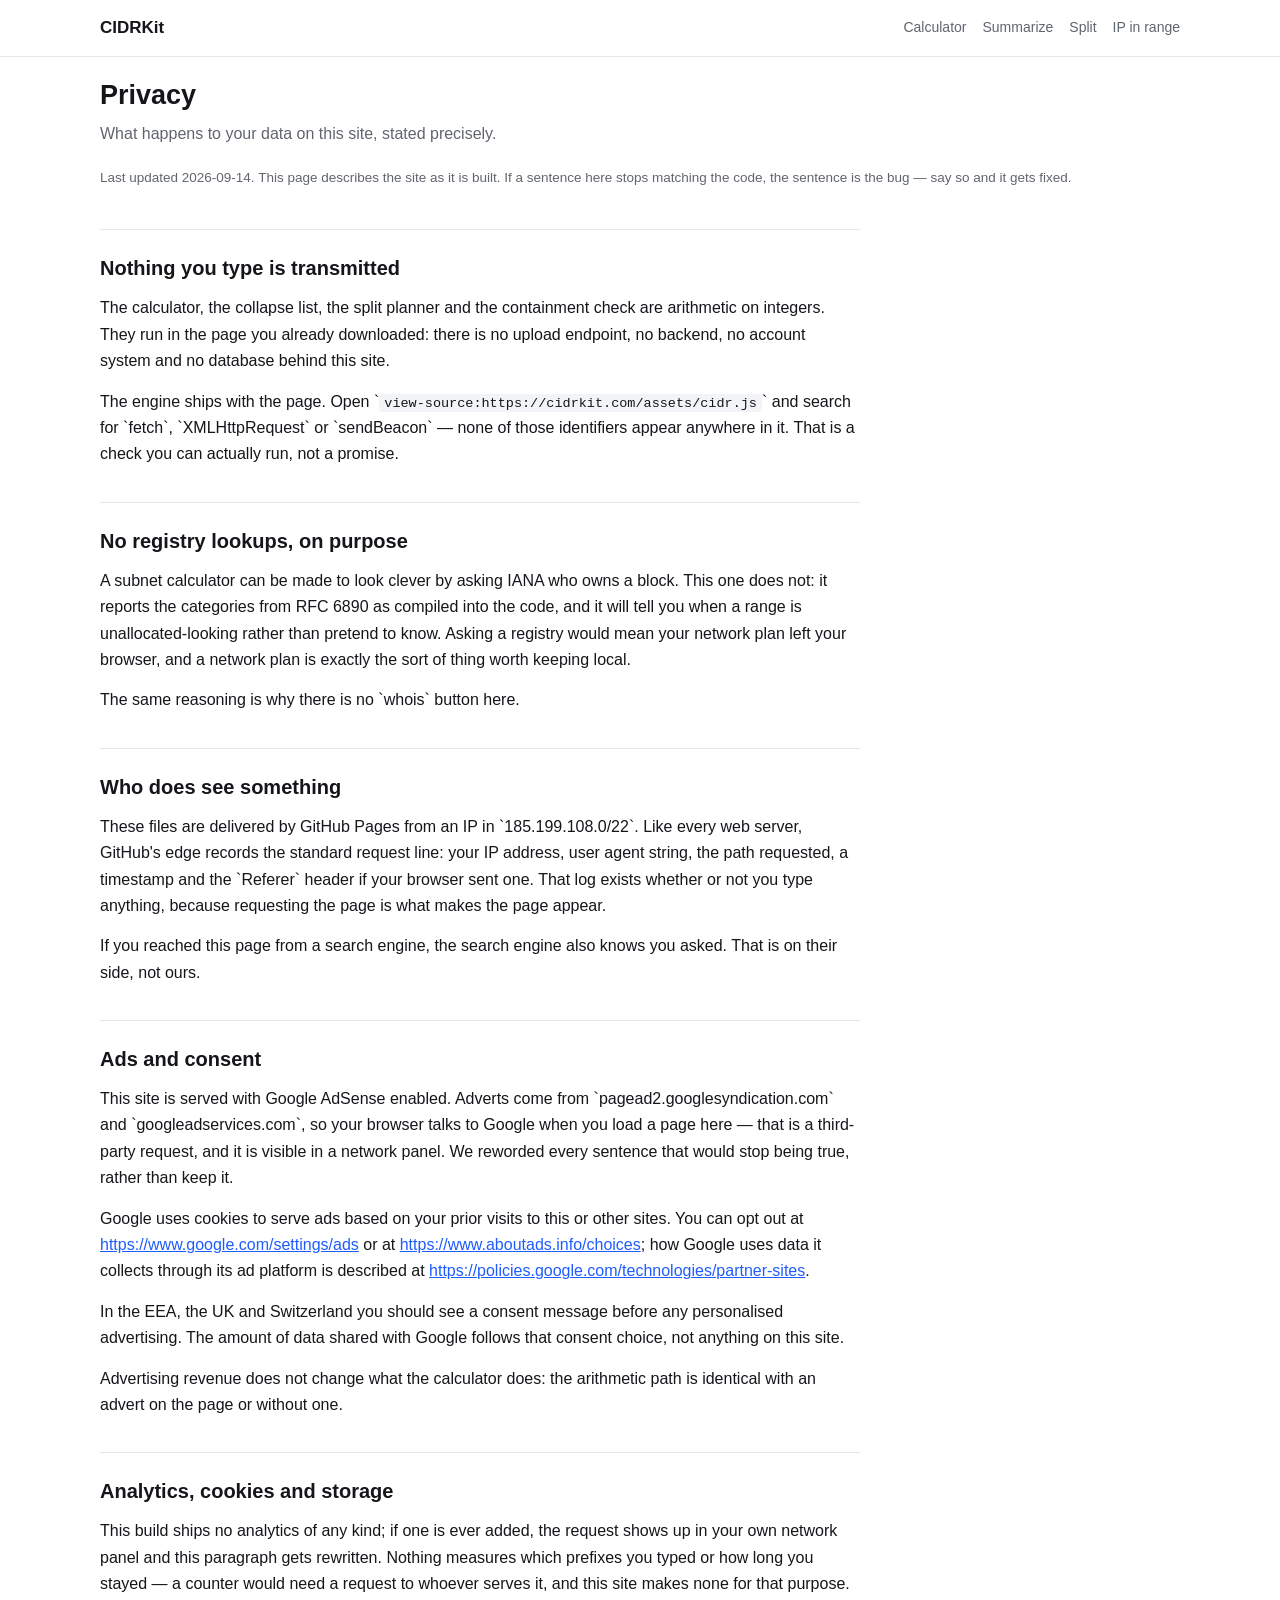
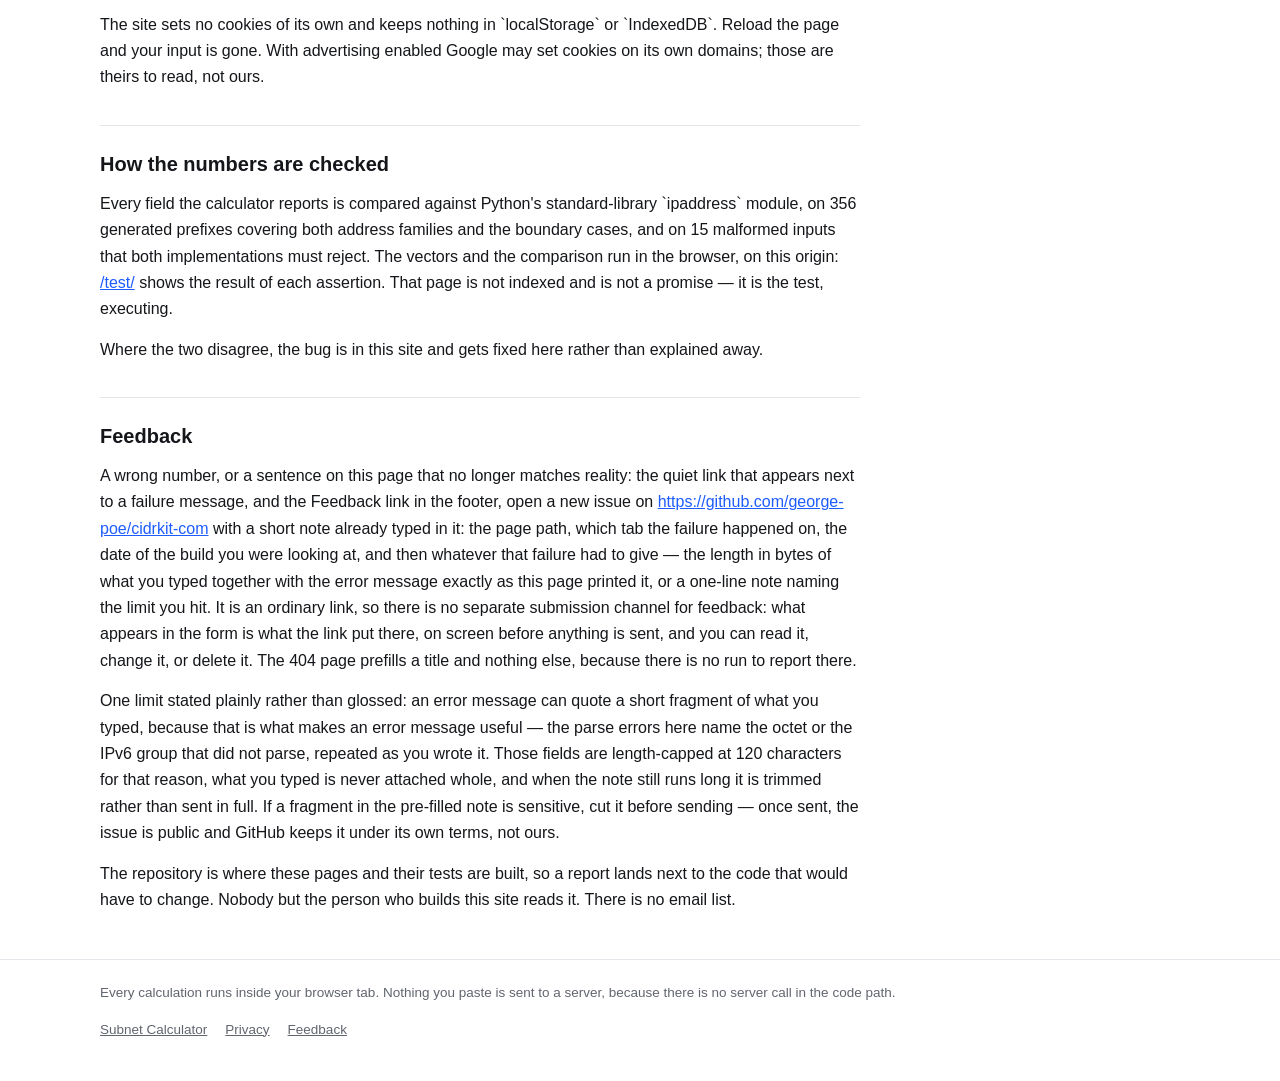
==== privacy/index.html @ 2382fea6 "Publish (built by Cola; see check_all.py)" ====
<!doctype html>
<html lang="en">
<head>
<meta charset="utf-8">
<meta name="viewport" content="width=device-width, initial-scale=1">
<title>Privacy — CIDRKit</title>
<meta name="description" content="What happens to your data on this site, stated precisely.">
<meta property="og:type" content="website">
<meta property="og:site_name" content="CIDRKit">
<meta property="og:title" content="Privacy — CIDRKit">
<meta property="og:description" content="What happens to your data on this site, stated precisely.">
<meta property="og:url" content="https://cidrkit.com/privacy/">
<meta name="twitter:card" content="summary">
<link rel="icon" href="data:image/svg+xml,%3Csvg xmlns='http://www.w3.org/2000/svg' viewBox='0 0 32 32'%3E%3Crect width='32' height='32' rx='7' fill='%230f7a5a'/%3E%3Cg fill='none' stroke='%23fff' stroke-width='2.4'%3E%3Cpath d='M16 7v18M8 12h16M8 20h16'/%3E%3C/g%3E%3C/svg%3E">
  <meta name="robots" content="noindex,follow">
<link rel="canonical" href="https://cidrkit.com/privacy/">
<link rel="stylesheet" href="/assets/style.css">
<script type="application/ld+json">{"@context":"https://schema.org","@type":"PrivacyPolicy","name":"Privacy","url":"https://cidrkit.com/privacy/","dateModified":"2026-09-14"}</script>
</head>
<body>
<header class="site">
  <div class="wrap">
    <a class="brand" href="/">CIDRKit</a>
    <nav>
      <a href="/subnet-calculator/#calc">Calculator</a>
      <a href="/subnet-calculator/#summarize">Summarize</a>
      <a href="/subnet-calculator/#split">Split</a>
      <a href="/subnet-calculator/#find">IP in range</a>
    </nav>
  </div>
</header>
<main class="wrap">
  <h1>Privacy</h1>
  <p class="lede">What happens to your data on this site, stated precisely.</p>
  <p class="note">Last updated 2026-09-14. This page describes the site as it is built. If a sentence here stops matching the code, the sentence is the bug — say so and it gets fixed.</p>
  <div class="prose">
  <h2 id="nothing-you-type-is-transmitted">Nothing you type is transmitted</h2>
      <p>The calculator, the collapse list, the split planner and the containment check are arithmetic on integers. They run in the page you already downloaded: there is no upload endpoint, no backend, no account system and no database behind this site.</p>
      <p>The engine ships with the page. Open `<code>view-source:https://cidrkit.com/assets/cidr.js</code>` and search for `fetch`, `XMLHttpRequest` or `sendBeacon` — none of those identifiers appear anywhere in it. That is a check you can actually run, not a promise.</p>
  <h2 id="no-registry-lookups-on-purpose">No registry lookups, on purpose</h2>
      <p>A subnet calculator can be made to look clever by asking IANA who owns a block. This one does not: it reports the categories from RFC 6890 as compiled into the code, and it will tell you when a range is unallocated-looking rather than pretend to know. Asking a registry would mean your network plan left your browser, and a network plan is exactly the sort of thing worth keeping local.</p>
      <p>The same reasoning is why there is no `whois` button here.</p>
  <h2 id="who-does-see-something">Who does see something</h2>
      <p>These files are delivered by GitHub Pages from an IP in `185.199.108.0/22`. Like every web server, GitHub's edge records the standard request line: your IP address, user agent string, the path requested, a timestamp and the `Referer` header if your browser sent one. That log exists whether or not you type anything, because requesting the page is what makes the page appear.</p>
      <p>If you reached this page from a search engine, the search engine also knows you asked. That is on their side, not ours.</p>
  <h2 id="ads-and-consent">Ads and consent</h2>
      <p>This site is served with Google AdSense enabled. Adverts come from `pagead2.googlesyndication.com` and `googleadservices.com`, so your browser talks to Google when you load a page here — that is a third-party request, and it is visible in a network panel. We reworded every sentence that would stop being true, rather than keep it.</p>
      <p>Google uses cookies to serve ads based on your prior visits to this or other sites. You can opt out at <a href="https://www.google.com/settings/ads">https://www.google.com/settings/ads</a> or at <a href="https://www.aboutads.info/choices">https://www.aboutads.info/choices</a>; how Google uses data it collects through its ad platform is described at <a href="https://policies.google.com/technologies/partner-sites">https://policies.google.com/technologies/partner-sites</a>.</p>
      <p>In the EEA, the UK and Switzerland you should see a consent message before any personalised advertising. The amount of data shared with Google follows that consent choice, not anything on this site.</p>
      <p>Advertising revenue does not change what the calculator does: the arithmetic path is identical with an advert on the page or without one.</p>
  <h2 id="analytics-cookies-and-storage">Analytics, cookies and storage</h2>
      <p>This build ships no analytics of any kind; if one is ever added, the request shows up in your own network panel and this paragraph gets rewritten. Nothing measures which prefixes you typed or how long you stayed — a counter would need a request to whoever serves it, and this site makes none for that purpose.</p>
      <p>The site sets no cookies of its own and keeps nothing in `localStorage` or `IndexedDB`. Reload the page and your input is gone. With advertising enabled Google may set cookies on its own domains; those are theirs to read, not ours.</p>
  <h2 id="how-the-numbers-are-checked">How the numbers are checked</h2>
      <p>Every field the calculator reports is compared against Python's standard-library `ipaddress` module, on 356 generated prefixes covering both address families and the boundary cases, and on 15 malformed inputs that both implementations must reject. The vectors and the comparison run in the browser, on this origin: <a href="/test/">/test/</a> shows the result of each assertion. That page is not indexed and is not a promise — it is the test, executing.</p>
      <p>Where the two disagree, the bug is in this site and gets fixed here rather than explained away.</p>
  <h2 id="feedback">Feedback</h2>
      <p>A wrong number, or a sentence on this page that no longer matches reality: the quiet link that appears next to a failure message, and the Feedback link in the footer, open a new issue on <a href="https://github.com/george-poe/cidrkit-com">https://github.com/george-poe/cidrkit-com</a> with a short note already typed in it: the page path, which tab the failure happened on, the date of the build you were looking at, and then whatever that failure had to give — the length in bytes of what you typed together with the error message exactly as this page printed it, or a one-line note naming the limit you hit. It is an ordinary link, so there is no separate submission channel for feedback: what appears in the form is what the link put there, on screen before anything is sent, and you can read it, change it, or delete it. The 404 page prefills a title and nothing else, because there is no run to report there.</p>
      <p>One limit stated plainly rather than glossed: an error message can quote a short fragment of what you typed, because that is what makes an error message useful — the parse errors here name the octet or the IPv6 group that did not parse, repeated as you wrote it. Those fields are length-capped at 120 characters for that reason, what you typed is never attached whole, and when the note still runs long it is trimmed rather than sent in full. If a fragment in the pre-filled note is sensitive, cut it before sending — once sent, the issue is public and GitHub keeps it under its own terms, not ours.</p>
      <p>The repository is where these pages and their tests are built, so a report lands next to the code that would have to change. Nobody but the person who builds this site reads it. There is no email list.</p>
  </div>

</main>
<footer class="site">
  <div class="wrap">
    <p>Every calculation runs inside your browser tab. Nothing you paste is sent to a server, because there is no server call in the code path.</p>
    <div class="row">
      <a href="/subnet-calculator/">Subnet Calculator</a>
      <a href="/privacy/">Privacy</a>
<a href="https://github.com/george-poe/cidrkit-com/issues/new?title=Feedback" target="_blank" rel="noopener">Feedback</a>
    </div>
  </div>
</footer>
<script async src="https://pagead2.googlesyndication.com/pagead/js/adsbygoogle.js?client=ca-pub-8729073989846623" crossorigin="anonymous"></script>

</body>
</html>
---- assets/style.css ----
/* no framework, no web fonts, no external requests — the page itself has to be fast.
 * that is both the experience and the differentiator: the #1 sites ship 40-110 KB of HTML. */

:root {
  --bg: #ffffff;
  --fg: #14161a;
  --muted: #61656e;
  --line: #e3e6ea;
  --panel: #f7f8fa;
  --code-bg: #f2f4f7;
  --accent: #1d5cff;
  --ok: #0a7a3d;
  --warn: #9a5b00;
  --err: #c02424;
  --radius: 8px;
  --mono: ui-monospace, SFMono-Regular, "SF Mono", Menlo, Consolas, "Liberation Mono", monospace;
}

@media (prefers-color-scheme: dark) {
  :root {
    --bg: #0e1116;
    --fg: #e8eaee;
    --muted: #9aa1ad;
    --line: #232a33;
    --panel: #151a21;
    --code-bg: #11161c;
    --accent: #6b9bff;
    --ok: #4ec98a;
    --warn: #e0b054;
    --err: #ff7a7a;
  }
}

* { box-sizing: border-box; }

html { -webkit-text-size-adjust: 100%; }

body {
  margin: 0;
  background: var(--bg);
  color: var(--fg);
  font: 16px/1.65 -apple-system, BlinkMacSystemFont, "Segoe UI", Roboto, "Helvetica Neue", Arial, sans-serif;
}

.wrap { max-width: 1120px; margin: 0 auto; padding: 0 20px; }

a { color: var(--accent); }
a:hover { text-decoration: none; }

header.site {
  border-bottom: 1px solid var(--line);
  padding: 14px 0;
  margin-bottom: 22px;
}
header.site .wrap { display: flex; align-items: center; gap: 18px; flex-wrap: wrap; }
header.site .brand { font-weight: 700; font-size: 17px; text-decoration: none; color: var(--fg); }
header.site nav { margin-left: auto; display: flex; gap: 16px; font-size: 14px; }
header.site nav a { color: var(--muted); text-decoration: none; }
header.site nav a:hover { color: var(--fg); }

h1 { font-size: 27px; line-height: 1.25; margin: 0 0 8px; }
h2 { font-size: 20px; margin: 34px 0 10px; }
h3 { font-size: 17px; margin: 24px 0 8px; }
p { margin: 0 0 14px; }
.lede { color: var(--muted); font-size: 16px; margin-bottom: 20px; }

/* ── Tool body ───────────────────────────────────────────── */
.tool { border: 1px solid var(--line); border-radius: var(--radius); overflow: hidden; background: var(--panel); }

.tabs { display: flex; gap: 2px; background: var(--panel); border-bottom: 1px solid var(--line); overflow-x: auto; }
.tabs button {
  font: inherit; font-size: 14px; padding: 11px 15px; border: 0; background: none;
  color: var(--muted); cursor: pointer; white-space: nowrap; border-bottom: 2px solid transparent;
}
.tabs button[aria-selected="true"] { color: var(--fg); border-bottom-color: var(--accent); font-weight: 600; }

.panel { background: var(--bg); padding: 14px; }
.panel[hidden] { display: none; }

.controls { display: flex; flex-wrap: wrap; gap: 10px; align-items: center; margin-bottom: 12px; font-size: 14px; }
.controls label { color: var(--muted); display: inline-flex; align-items: center; gap: 5px; }
select, input[type="text"] {
  font: inherit; font-size: 14px; padding: 6px 9px; border: 1px solid var(--line);
  border-radius: 6px; background: var(--bg); color: var(--fg);
}
input[type="text"] { flex: 1; min-width: 180px; font-family: var(--mono); font-size: 13px; }

button.btn {
  font: inherit; font-size: 14px; padding: 7px 14px; border-radius: 6px; cursor: pointer;
  border: 1px solid var(--line); background: var(--bg); color: var(--fg);
}
button.btn:hover { border-color: var(--accent); color: var(--accent); }
button.btn.primary { background: var(--accent); border-color: var(--accent); color: #fff; font-weight: 600; }
button.btn.primary:hover { opacity: .9; color: #fff; }
button.btn:disabled { opacity: .55; cursor: default; }
button.tiny { font-size: 12.5px; padding: 4px 9px; }

.grid2 { display: grid; grid-template-columns: 1fr 1fr; gap: 12px; }
@media (max-width: 820px) { .grid2 { grid-template-columns: 1fr; } }

.io { position: relative; }
.io .io-head { display: flex; align-items: center; gap: 10px; font-size: 13px; color: var(--muted); margin-bottom: 5px; }
.io .io-head .grow { flex: 1; }

textarea {
  width: 100%; min-height: 240px; resize: vertical; font-family: var(--mono); font-size: 13px;
  line-height: 1.55; padding: 11px; border: 1px solid var(--line); border-radius: 6px;
  background: var(--code-bg); color: var(--fg); tab-size: 2;
}
textarea:focus, input:focus, select:focus { outline: 2px solid var(--accent); outline-offset: -1px; }

pre.outbox {
  margin: 0; min-height: 240px; max-height: 560px; overflow: auto; padding: 11px;
  background: var(--code-bg); border: 1px solid var(--line); border-radius: 6px;
  font-family: var(--mono); font-size: 13px; line-height: 1.55; white-space: pre;
}
pre.outbox.err { color: var(--err); border-color: var(--err); }
pre.outbox.ok { color: var(--ok); border-color: var(--ok); }

.drop {
  margin-top: 10px; border: 1.5px dashed var(--line); border-radius: 6px;
  padding: 12px; text-align: center; color: var(--muted); font-size: 13.5px;
}
.drop.over { border-color: var(--accent); color: var(--accent); }

.errbox {
  margin-top: 10px; border-left: 3px solid var(--err); background: var(--panel);
  padding: 10px 12px; border-radius: 0 6px 6px 0; font-size: 14px;
}
.errbox strong { color: var(--err); }
.err-msg { margin-top: 4px; font-family: var(--mono); font-size: 12.5px; color: var(--muted); }
pre.err-ex {
  margin: 8px 0 0; padding: 8px; background: var(--code-bg); border-radius: 4px;
  font-family: var(--mono); font-size: 12.5px; overflow-x: auto; white-space: pre;
}

.stats { display: flex; flex-wrap: wrap; gap: 8px 16px; margin-top: 10px; font-size: 13px; color: var(--muted); }
.stats b { color: var(--fg); font-weight: 600; }

.note { color: var(--muted); font-size: 13.5px; margin: 10px 0 0; }

/* The feedback link sits next to a failure message, so it stays quiet on
   purpose: a bright button there reads as "we expected this to break". */
.fb {
  display: inline-block; margin-top: 6px; font-size: 12.5px;
  color: var(--muted); text-decoration: underline; text-underline-offset: 2px;
}
.fb:hover { color: var(--accent); }
.errbox .fb, .note .fb { margin: 0 0 0 6px; }

.flash {
  margin-left: 8px; font-size: 12.5px; color: var(--ok); background: var(--panel);
  padding: 2px 8px; border-radius: 10px;
}

/* ── Tree view ─────────────────────────────────────────────── */
#tree { max-height: 560px; overflow: auto; font-family: var(--mono); font-size: 13px; line-height: 1.6; }
.tn-kids { padding-left: 18px; border-left: 1px dotted var(--line); margin-left: 5px; }
.tn-head { cursor: pointer; display: block; }
.tn-head:hover .tn-brace { color: var(--accent); }
.tn-head.collapsed .tn-brace::after { content: " …"; color: var(--muted); }
.tn-head.collapsed + .tn-kids { display: none; }
.tn-key-idx { color: var(--muted); }
.tn-key-key { color: var(--accent); }
.tn-val { margin-left: 4px; }
.tn-string { color: var(--ok); }
.tn-number { color: var(--warn); }
.tn-boolean { color: var(--warn); }
.tn-null { color: var(--muted); }
.tn-meta { color: var(--muted); font-size: 12px; margin-left: 6px; }

.try { display: flex; flex-wrap: wrap; gap: 6px; align-items: center; margin: 10px 0 0; font-size: 13px; color: var(--muted); }

/* ── Prose ───────────────────────────────────────────── */
.prose { max-width: 760px; margin-top: 40px; }
.prose h2 { border-top: 1px solid var(--line); padding-top: 22px; }
.prose ul, .prose ol { margin: 0 0 14px; padding-left: 22px; }
.prose li { margin-bottom: 6px; }
.prose code {
  font-family: var(--mono); font-size: 13.5px; background: var(--code-bg);
  padding: 1.5px 5px; border-radius: 4px;
}
.prose pre {
  background: var(--code-bg); padding: 12px; border-radius: 6px; overflow-x: auto;
  font-family: var(--mono); font-size: 13px; line-height: 1.55;
}
.prose table { border-collapse: collapse; width: 100%; margin: 0 0 16px; font-size: 14px; }
.prose th, .prose td { border: 1px solid var(--line); padding: 7px 10px; text-align: left; }
.prose th { background: var(--panel); font-weight: 600; }

details.faq { border-bottom: 1px solid var(--line); padding: 12px 0; }
details.faq summary { cursor: pointer; font-weight: 600; }
details.faq p { margin: 8px 0 0; color: var(--muted); }

.cta-row { margin: 14px 0 2px; display: flex; flex-wrap: wrap; gap: 10px }
.cta { display: inline-block; padding: 8px 14px; border: 1px solid currentColor;
       border-radius: 6px; text-decoration: none; font-weight: 600 }
.cta:hover { opacity: .82 }
.disclosure {
  border: 1px solid var(--line); border-left: 3px solid var(--accent);
  background: var(--panel); padding: 10px 13px; border-radius: 0 6px 6px 0;
  font-size: 13.5px; color: var(--muted); margin: 0 0 20px;
}

.adslot {
  border: 1px dashed var(--line); border-radius: 6px; padding: 14px; text-align: center;
  color: var(--muted); font-size: 12.5px; margin: 22px 0; min-height: 92px;
  display: flex; align-items: center; justify-content: center;
}

footer.site {
  border-top: 1px solid var(--line); margin-top: 46px; padding: 22px 0 40px;
  color: var(--muted); font-size: 13.5px;
}
footer.site a { color: var(--muted); }
footer.site .row { display: flex; flex-wrap: wrap; gap: 8px 18px; }

.cards { display: grid; grid-template-columns: repeat(auto-fill, minmax(240px, 1fr)); gap: 12px; margin: 18px 0; }
.card {
  border: 1px solid var(--line); border-radius: var(--radius); padding: 14px;
  text-decoration: none; color: var(--fg); display: block;
}
.card:hover { border-color: var(--accent); }
.card .t { font-weight: 600; margin-bottom: 4px; }
.card .d { color: var(--muted); font-size: 13.5px; }

/* ── subnet page addendum: results live in .panel while the base table rules only match .prose ── */
.panel table.kv { border-collapse: collapse; width: 100%; margin-top: 12px; font-size: 14px; }
.panel table.kv th, .panel table.kv td { border: 1px solid var(--line); padding: 6px 10px; text-align: left; }
.panel table.kv th { background: var(--panel); font-weight: 600; width: 34%; color: var(--muted, #55617a); }
.panel table.kv code { font-size: 13px; }
.dim { color: #6b7789; font-size: 12.5px; }
.verdict { padding: 10px 12px; border-radius: 8px; font-size: 15px; margin-top: 12px; }
.verdict.yes { background: #e7f6ee; border: 1px solid #b9e2c8; }
.verdict.no { background: #fdeceb; border: 1px solid #f3c8c5; }
.panel pre { background: #fff; border: 1px solid var(--line); border-radius: 8px; padding: 10px 12px; max-height: 340px; overflow: auto; font-size: 13px; }
textarea { width: 100%; box-sizing: border-box; font-family: ui-monospace, SFMono-Regular, Menlo, Consolas, monospace; font-size: 14px; padding: 9px 10px; border: 1px solid var(--line); border-radius: 8px; background: #fff; color: var(--fg); }
label { display: block; font-size: 13px; font-weight: 600; color: #4a5568; margin: 4px 0 5px; }
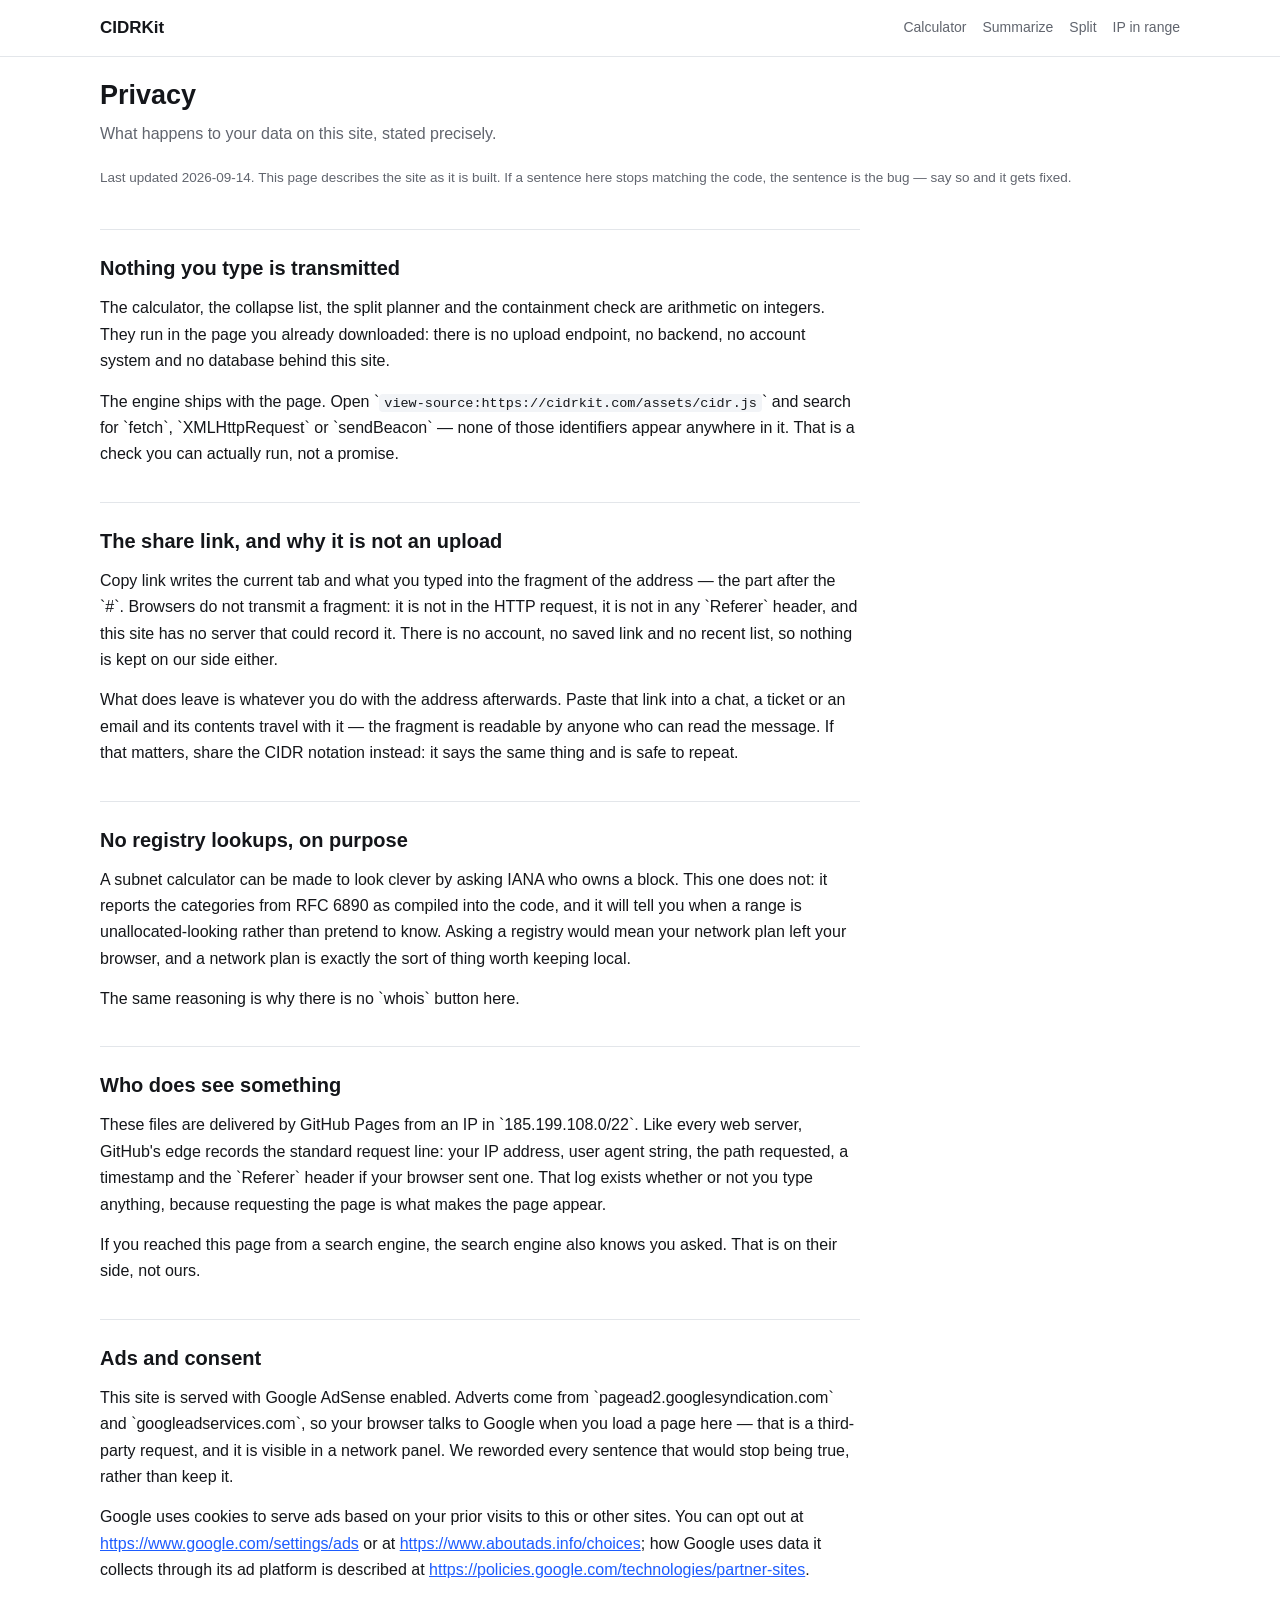
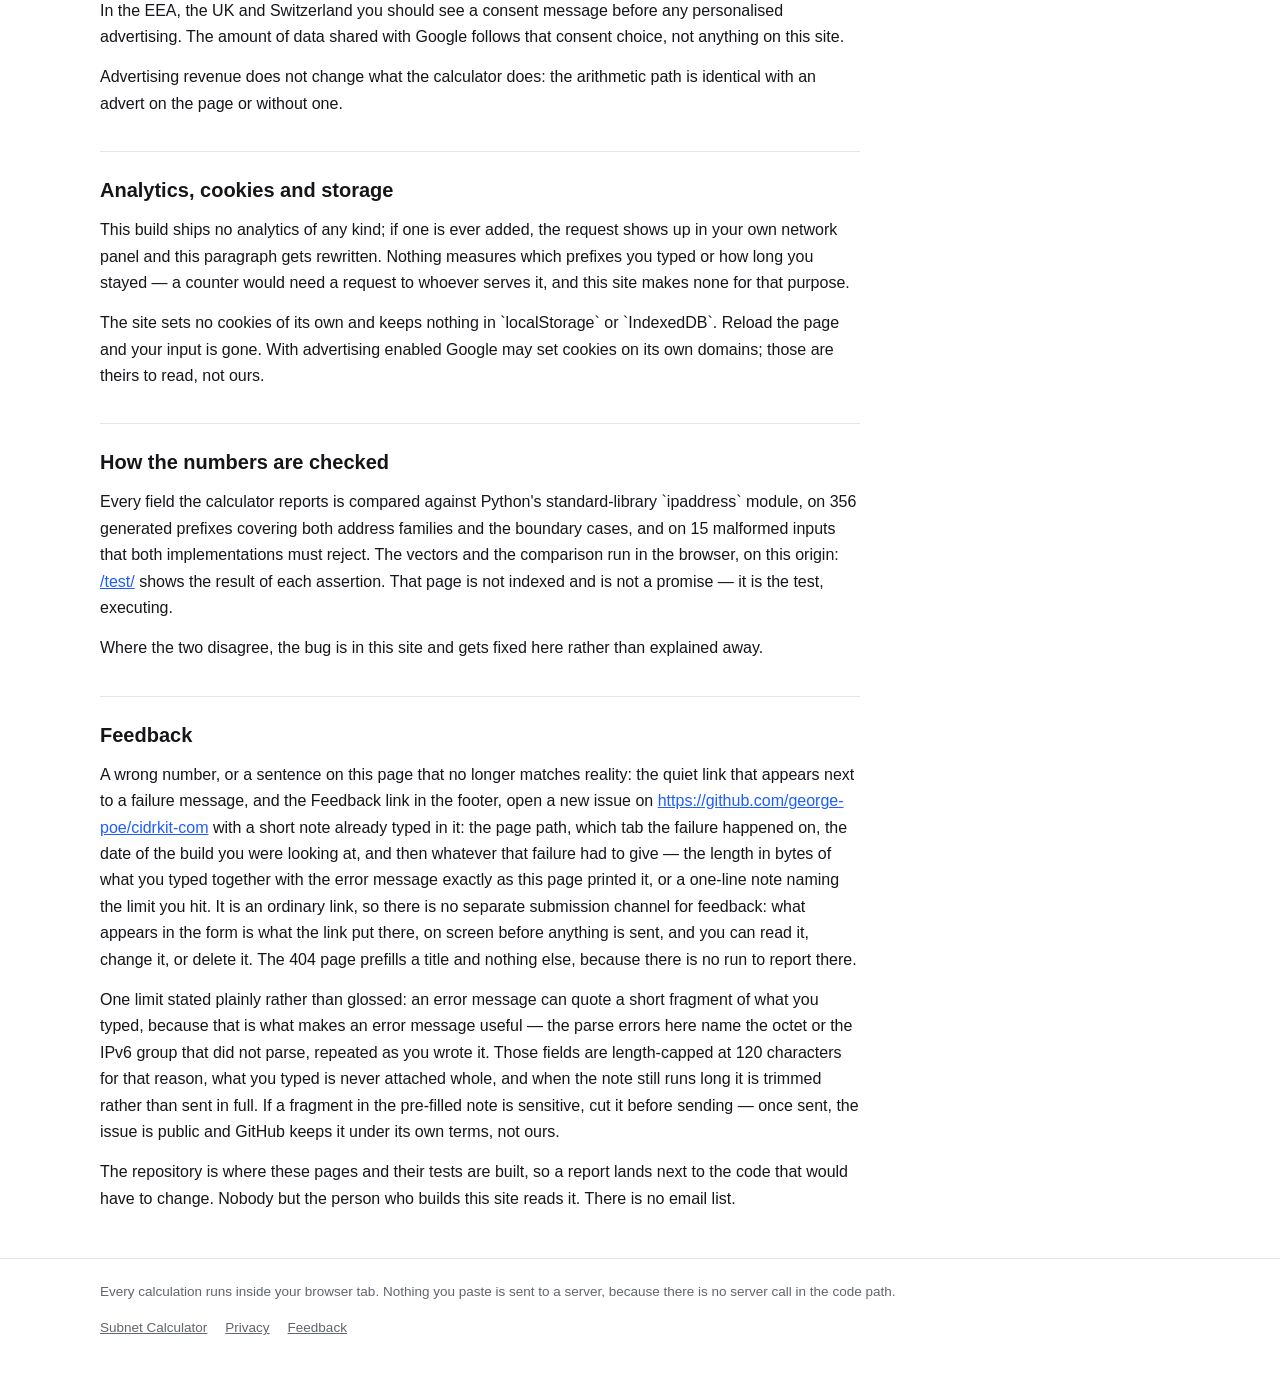
==== commit 18820432: "Publish (built by Cola; see check_all.py)" ====
--- a/privacy/index.html
+++ b/privacy/index.html
@@ -12,6 +12,9 @@
 <meta property="og:url" content="https://cidrkit.com/privacy/">
 <meta name="twitter:card" content="summary">
 <link rel="icon" href="data:image/svg+xml,%3Csvg xmlns='http://www.w3.org/2000/svg' viewBox='0 0 32 32'%3E%3Crect width='32' height='32' rx='7' fill='%230f7a5a'/%3E%3Cg fill='none' stroke='%23fff' stroke-width='2.4'%3E%3Cpath d='M16 7v18M8 12h16M8 20h16'/%3E%3C/g%3E%3C/svg%3E">
+<link rel="apple-touch-icon" href="/logo-192.png">
+<meta property="og:image" content="https://cidrkit.com/logo.png">
+<meta name="twitter:image" content="https://cidrkit.com/logo.png">
   <meta name="robots" content="noindex,follow">
 <link rel="canonical" href="https://cidrkit.com/privacy/">
 <link rel="stylesheet" href="/assets/style.css">
@@ -37,6 +40,9 @@
   <h2 id="nothing-you-type-is-transmitted">Nothing you type is transmitted</h2>
       <p>The calculator, the collapse list, the split planner and the containment check are arithmetic on integers. They run in the page you already downloaded: there is no upload endpoint, no backend, no account system and no database behind this site.</p>
       <p>The engine ships with the page. Open `<code>view-source:https://cidrkit.com/assets/cidr.js</code>` and search for `fetch`, `XMLHttpRequest` or `sendBeacon` — none of those identifiers appear anywhere in it. That is a check you can actually run, not a promise.</p>
+  <h2 id="the-share-link-and-why-it-is-not-an-upload">The share link, and why it is not an upload</h2>
+      <p>Copy link writes the current tab and what you typed into the fragment of the address — the part after the `#`. Browsers do not transmit a fragment: it is not in the HTTP request, it is not in any `Referer` header, and this site has no server that could record it. There is no account, no saved link and no recent list, so nothing is kept on our side either.</p>
+      <p>What does leave is whatever you do with the address afterwards. Paste that link into a chat, a ticket or an email and its contents travel with it — the fragment is readable by anyone who can read the message. If that matters, share the CIDR notation instead: it says the same thing and is safe to repeat.</p>
   <h2 id="no-registry-lookups-on-purpose">No registry lookups, on purpose</h2>
       <p>A subnet calculator can be made to look clever by asking IANA who owns a block. This one does not: it reports the categories from RFC 6890 as compiled into the code, and it will tell you when a range is unallocated-looking rather than pretend to know. Asking a registry would mean your network plan left your browser, and a network plan is exactly the sort of thing worth keeping local.</p>
       <p>The same reasoning is why there is no `whois` button here.</p>
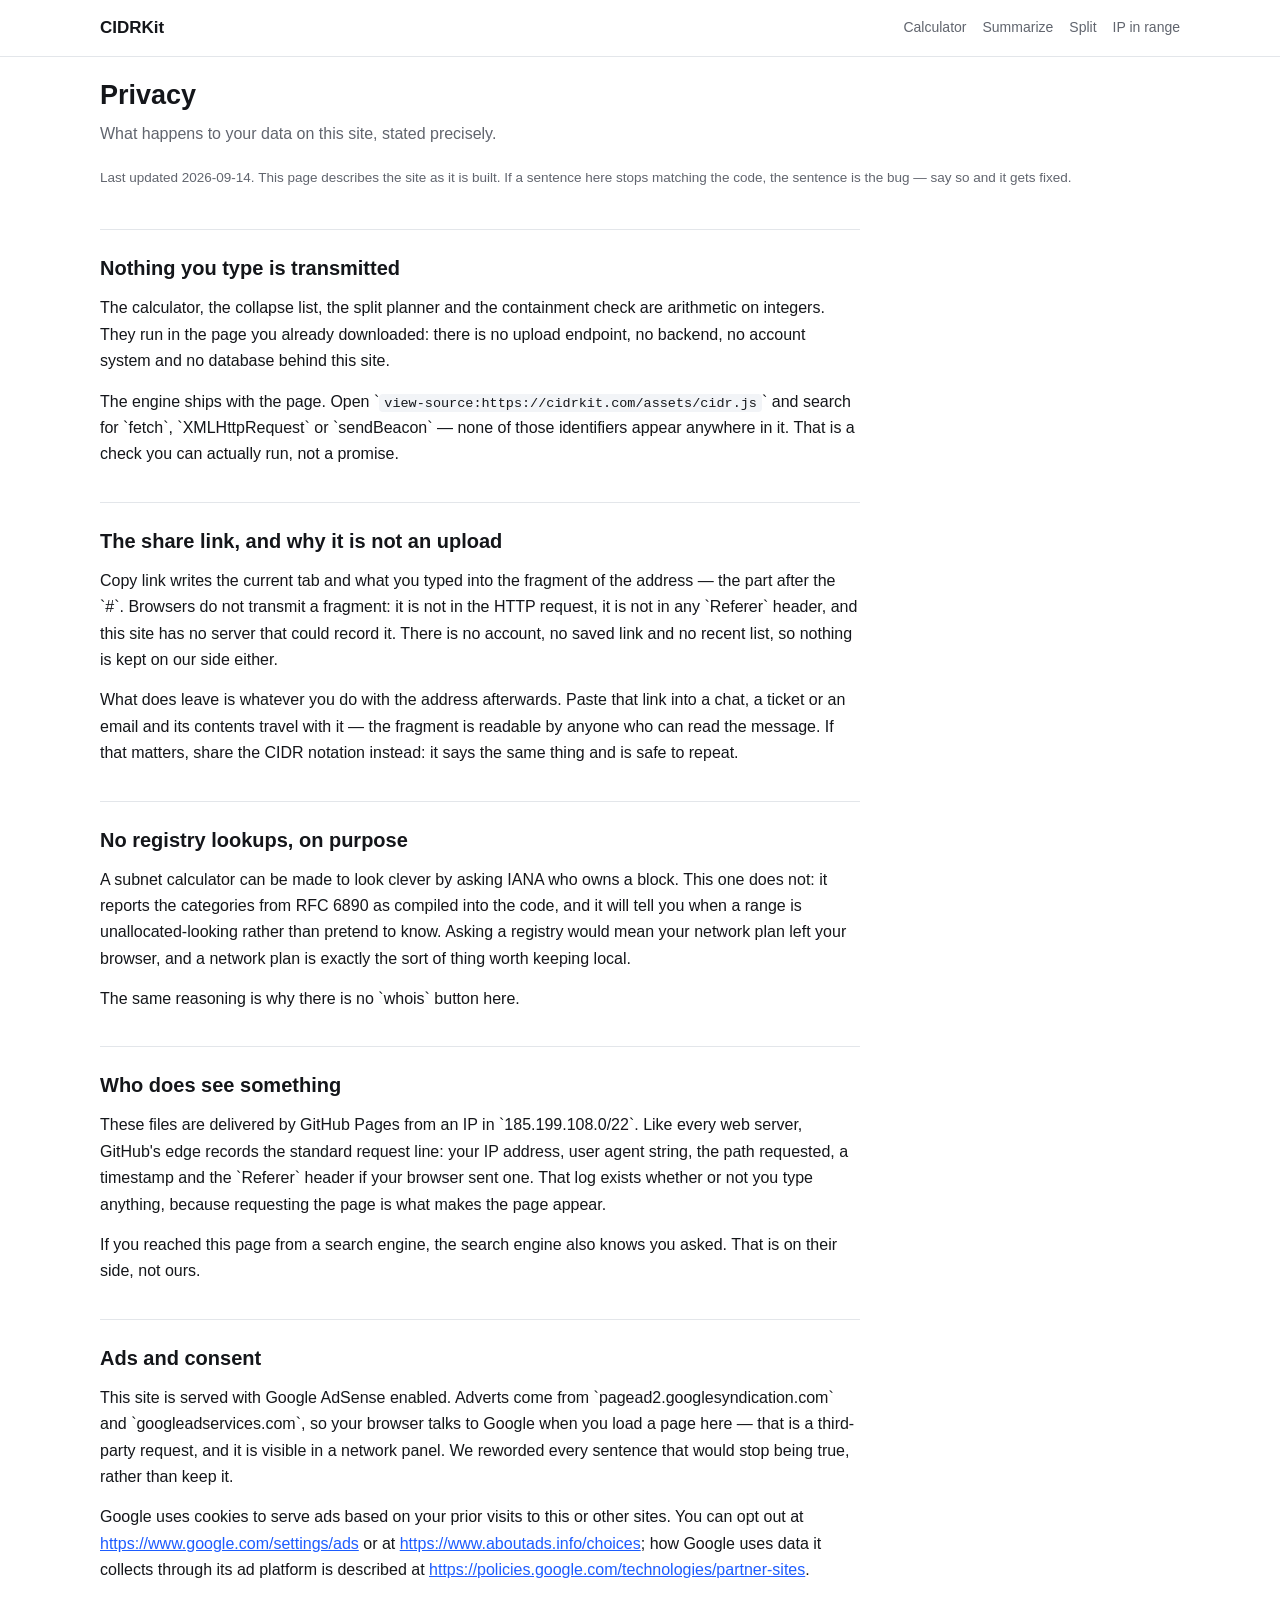
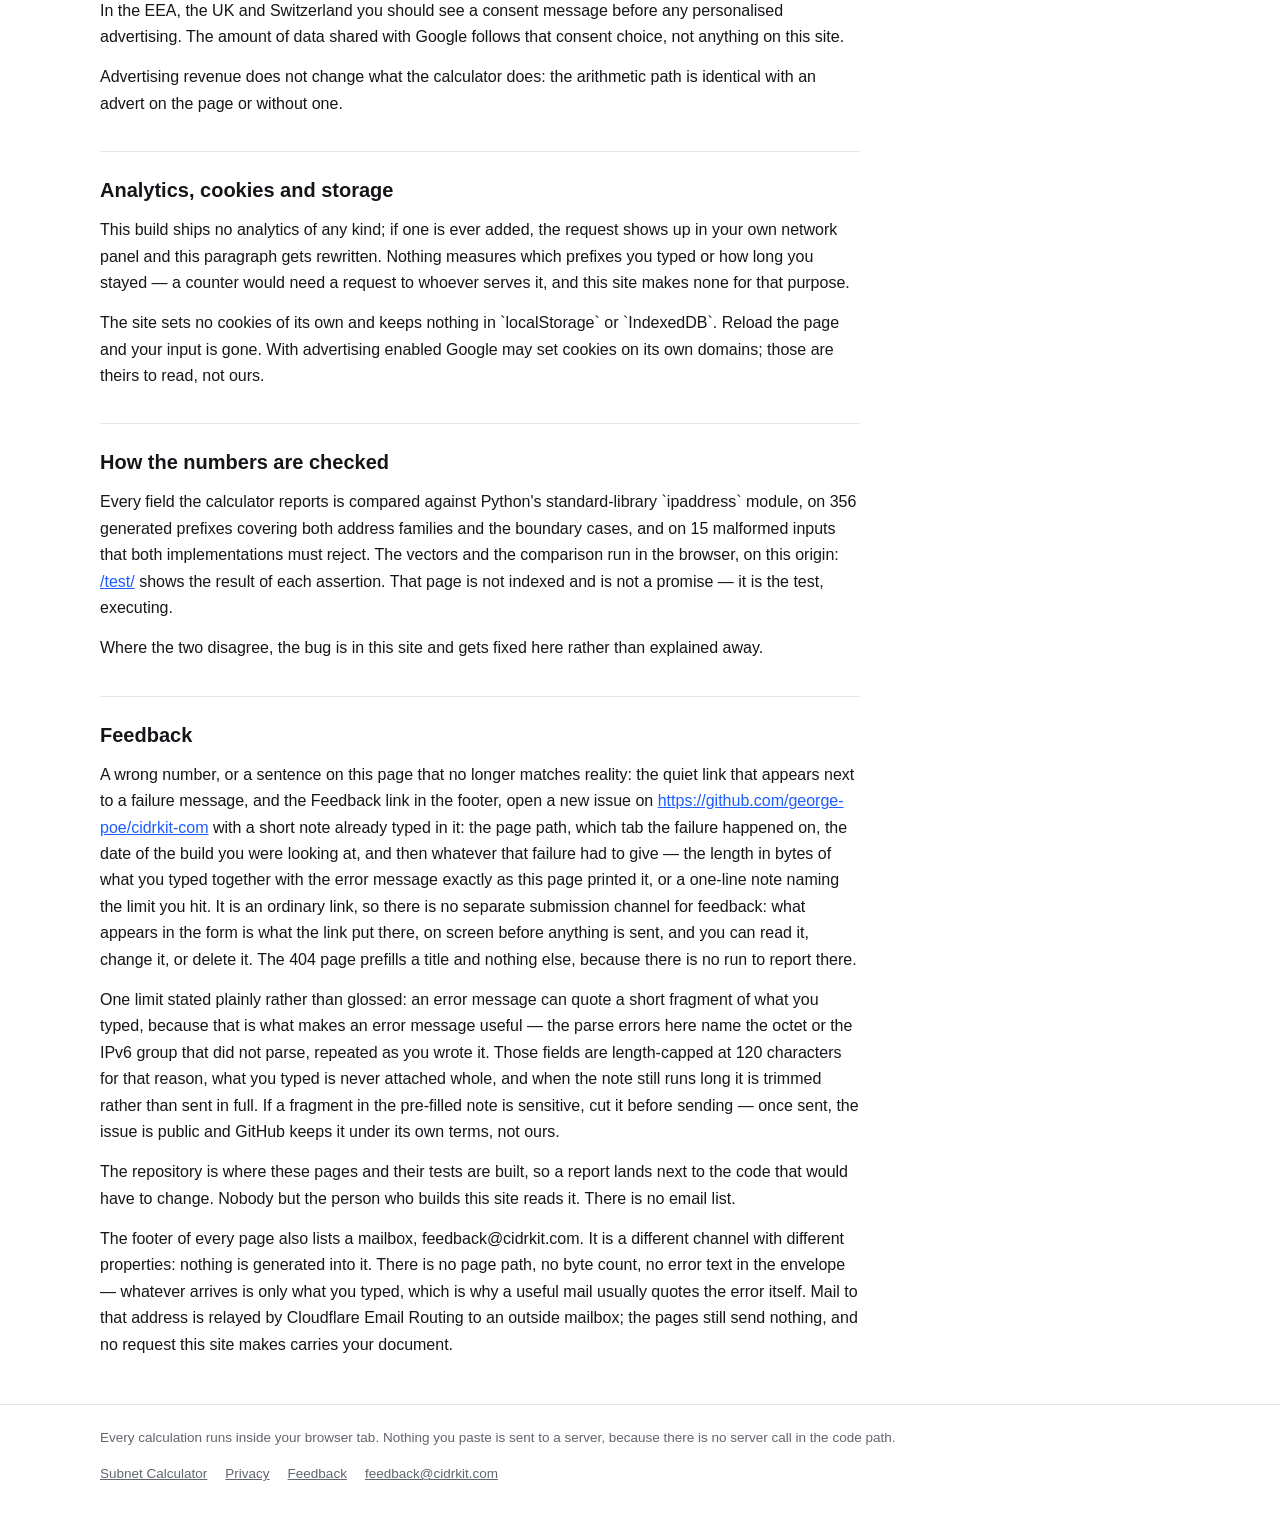
==== commit 6db71b0c: "Publish (built by Cola; see check_all.py)" ====
--- a/privacy/index.html
+++ b/privacy/index.html
@@ -64,6 +64,7 @@
       <p>A wrong number, or a sentence on this page that no longer matches reality: the quiet link that appears next to a failure message, and the Feedback link in the footer, open a new issue on <a href="https://github.com/george-poe/cidrkit-com">https://github.com/george-poe/cidrkit-com</a> with a short note already typed in it: the page path, which tab the failure happened on, the date of the build you were looking at, and then whatever that failure had to give — the length in bytes of what you typed together with the error message exactly as this page printed it, or a one-line note naming the limit you hit. It is an ordinary link, so there is no separate submission channel for feedback: what appears in the form is what the link put there, on screen before anything is sent, and you can read it, change it, or delete it. The 404 page prefills a title and nothing else, because there is no run to report there.</p>
       <p>One limit stated plainly rather than glossed: an error message can quote a short fragment of what you typed, because that is what makes an error message useful — the parse errors here name the octet or the IPv6 group that did not parse, repeated as you wrote it. Those fields are length-capped at 120 characters for that reason, what you typed is never attached whole, and when the note still runs long it is trimmed rather than sent in full. If a fragment in the pre-filled note is sensitive, cut it before sending — once sent, the issue is public and GitHub keeps it under its own terms, not ours.</p>
       <p>The repository is where these pages and their tests are built, so a report lands next to the code that would have to change. Nobody but the person who builds this site reads it. There is no email list.</p>
+      <p>The footer of every page also lists a mailbox, feedback@cidrkit.com. It is a different channel with different properties: nothing is generated into it. There is no page path, no byte count, no error text in the envelope — whatever arrives is only what you typed, which is why a useful mail usually quotes the error itself. Mail to that address is relayed by Cloudflare Email Routing to an outside mailbox; the pages still send nothing, and no request this site makes carries your document.</p>
   </div>
 
 </main>
@@ -73,7 +74,7 @@
     <div class="row">
       <a href="/subnet-calculator/">Subnet Calculator</a>
       <a href="/privacy/">Privacy</a>
-<a href="https://github.com/george-poe/cidrkit-com/issues/new?title=Feedback" target="_blank" rel="noopener">Feedback</a>
+<a href="https://github.com/george-poe/cidrkit-com/issues/new?title=Feedback" target="_blank" rel="noopener">Feedback</a> <a href="mailto:feedback@cidrkit.com?subject=Feedback">feedback@cidrkit.com</a>
     </div>
   </div>
 </footer>
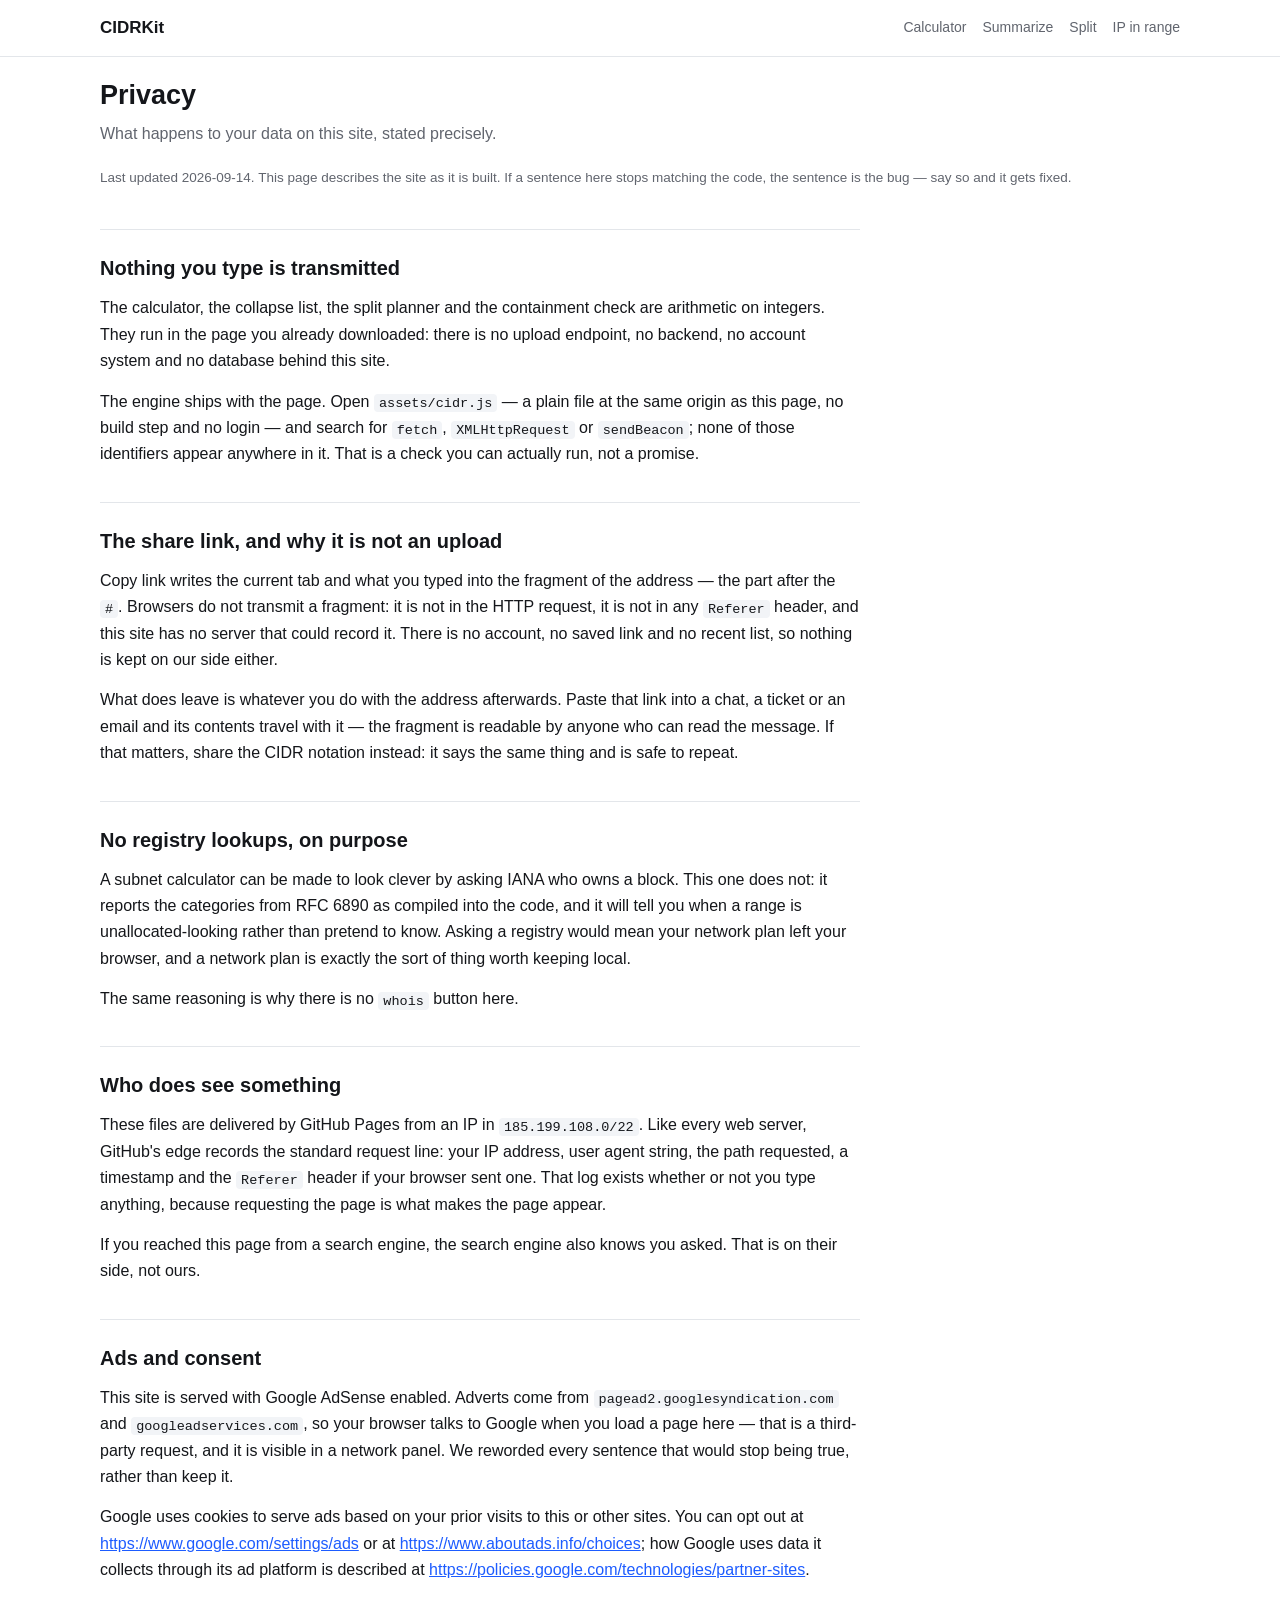
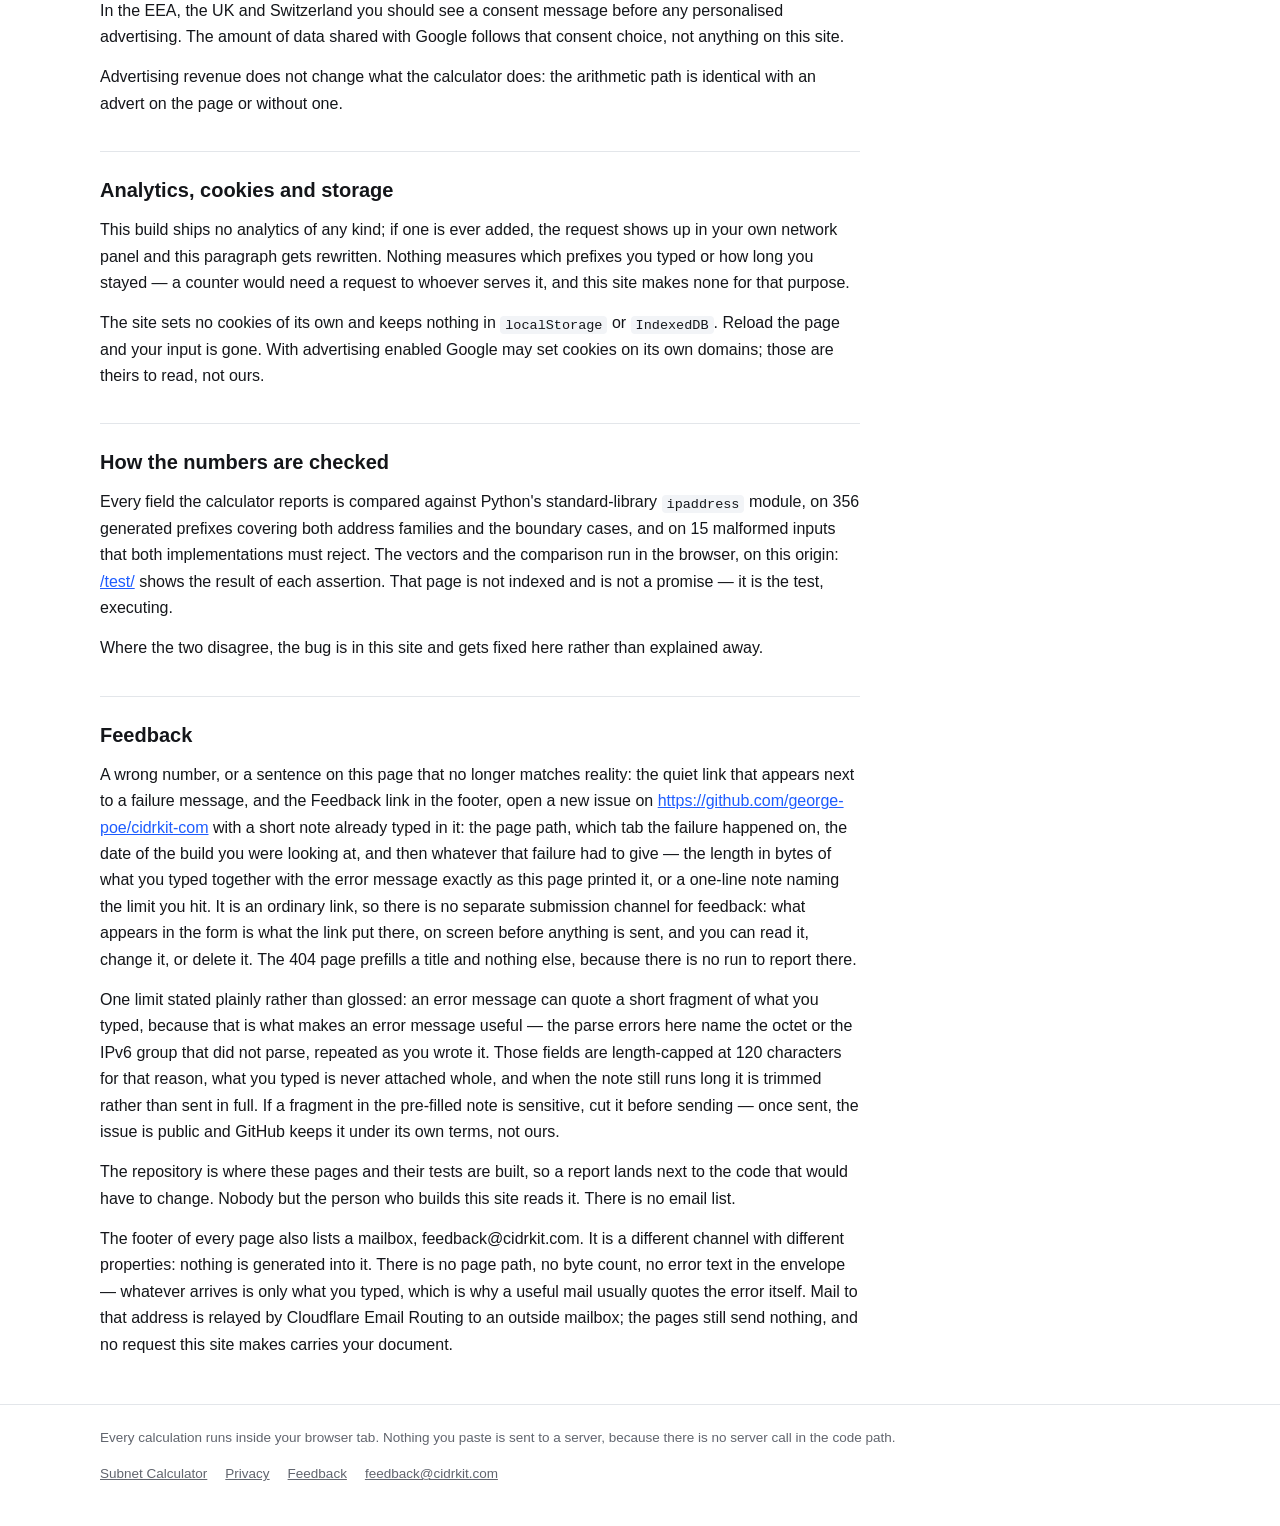
==== commit 1dc666a9: "Publish (built by Cola; see check_all.py)" ====
--- a/privacy/index.html
+++ b/privacy/index.html
@@ -9,16 +9,16 @@
 <meta property="og:site_name" content="CIDRKit">
 <meta property="og:title" content="Privacy — CIDRKit">
 <meta property="og:description" content="What happens to your data on this site, stated precisely.">
-<meta property="og:url" content="https://cidrkit.com/privacy/">
+<meta property="og:url" content="http://cidrkit.com/privacy/">
 <meta name="twitter:card" content="summary">
 <link rel="icon" href="data:image/svg+xml,%3Csvg xmlns='http://www.w3.org/2000/svg' viewBox='0 0 32 32'%3E%3Crect width='32' height='32' rx='7' fill='%230f7a5a'/%3E%3Cg fill='none' stroke='%23fff' stroke-width='2.4'%3E%3Cpath d='M16 7v18M8 12h16M8 20h16'/%3E%3C/g%3E%3C/svg%3E">
 <link rel="apple-touch-icon" href="/logo-192.png">
-<meta property="og:image" content="https://cidrkit.com/logo.png">
-<meta name="twitter:image" content="https://cidrkit.com/logo.png">
+<meta property="og:image" content="http://cidrkit.com/logo.png">
+<meta name="twitter:image" content="http://cidrkit.com/logo.png">
   <meta name="robots" content="noindex,follow">
-<link rel="canonical" href="https://cidrkit.com/privacy/">
+<link rel="canonical" href="http://cidrkit.com/privacy/">
 <link rel="stylesheet" href="/assets/style.css">
-<script type="application/ld+json">{"@context":"https://schema.org","@type":"PrivacyPolicy","name":"Privacy","url":"https://cidrkit.com/privacy/","dateModified":"2026-09-14"}</script>
+<script type="application/ld+json">{"@context":"https://schema.org","@type":"PrivacyPolicy","name":"Privacy","url":"http://cidrkit.com/privacy/","dateModified":"2026-09-14"}</script>
 </head>
 <body>
 <header class="site">
@@ -39,26 +39,26 @@
   <div class="prose">
   <h2 id="nothing-you-type-is-transmitted">Nothing you type is transmitted</h2>
       <p>The calculator, the collapse list, the split planner and the containment check are arithmetic on integers. They run in the page you already downloaded: there is no upload endpoint, no backend, no account system and no database behind this site.</p>
-      <p>The engine ships with the page. Open `<code>view-source:https://cidrkit.com/assets/cidr.js</code>` and search for `fetch`, `XMLHttpRequest` or `sendBeacon` — none of those identifiers appear anywhere in it. That is a check you can actually run, not a promise.</p>
+      <p>The engine ships with the page. Open <code>assets/cidr.js</code> — a plain file at the same origin as this page, no build step and no login — and search for <code>fetch</code>, <code>XMLHttpRequest</code> or <code>sendBeacon</code>; none of those identifiers appear anywhere in it. That is a check you can actually run, not a promise.</p>
   <h2 id="the-share-link-and-why-it-is-not-an-upload">The share link, and why it is not an upload</h2>
-      <p>Copy link writes the current tab and what you typed into the fragment of the address — the part after the `#`. Browsers do not transmit a fragment: it is not in the HTTP request, it is not in any `Referer` header, and this site has no server that could record it. There is no account, no saved link and no recent list, so nothing is kept on our side either.</p>
+      <p>Copy link writes the current tab and what you typed into the fragment of the address — the part after the <code>#</code>. Browsers do not transmit a fragment: it is not in the HTTP request, it is not in any <code>Referer</code> header, and this site has no server that could record it. There is no account, no saved link and no recent list, so nothing is kept on our side either.</p>
       <p>What does leave is whatever you do with the address afterwards. Paste that link into a chat, a ticket or an email and its contents travel with it — the fragment is readable by anyone who can read the message. If that matters, share the CIDR notation instead: it says the same thing and is safe to repeat.</p>
   <h2 id="no-registry-lookups-on-purpose">No registry lookups, on purpose</h2>
       <p>A subnet calculator can be made to look clever by asking IANA who owns a block. This one does not: it reports the categories from RFC 6890 as compiled into the code, and it will tell you when a range is unallocated-looking rather than pretend to know. Asking a registry would mean your network plan left your browser, and a network plan is exactly the sort of thing worth keeping local.</p>
-      <p>The same reasoning is why there is no `whois` button here.</p>
+      <p>The same reasoning is why there is no <code>whois</code> button here.</p>
   <h2 id="who-does-see-something">Who does see something</h2>
-      <p>These files are delivered by GitHub Pages from an IP in `185.199.108.0/22`. Like every web server, GitHub's edge records the standard request line: your IP address, user agent string, the path requested, a timestamp and the `Referer` header if your browser sent one. That log exists whether or not you type anything, because requesting the page is what makes the page appear.</p>
+      <p>These files are delivered by GitHub Pages from an IP in <code>185.199.108.0/22</code>. Like every web server, GitHub's edge records the standard request line: your IP address, user agent string, the path requested, a timestamp and the <code>Referer</code> header if your browser sent one. That log exists whether or not you type anything, because requesting the page is what makes the page appear.</p>
       <p>If you reached this page from a search engine, the search engine also knows you asked. That is on their side, not ours.</p>
   <h2 id="ads-and-consent">Ads and consent</h2>
-      <p>This site is served with Google AdSense enabled. Adverts come from `pagead2.googlesyndication.com` and `googleadservices.com`, so your browser talks to Google when you load a page here — that is a third-party request, and it is visible in a network panel. We reworded every sentence that would stop being true, rather than keep it.</p>
+      <p>This site is served with Google AdSense enabled. Adverts come from <code>pagead2.googlesyndication.com</code> and <code>googleadservices.com</code>, so your browser talks to Google when you load a page here — that is a third-party request, and it is visible in a network panel. We reworded every sentence that would stop being true, rather than keep it.</p>
       <p>Google uses cookies to serve ads based on your prior visits to this or other sites. You can opt out at <a href="https://www.google.com/settings/ads">https://www.google.com/settings/ads</a> or at <a href="https://www.aboutads.info/choices">https://www.aboutads.info/choices</a>; how Google uses data it collects through its ad platform is described at <a href="https://policies.google.com/technologies/partner-sites">https://policies.google.com/technologies/partner-sites</a>.</p>
       <p>In the EEA, the UK and Switzerland you should see a consent message before any personalised advertising. The amount of data shared with Google follows that consent choice, not anything on this site.</p>
       <p>Advertising revenue does not change what the calculator does: the arithmetic path is identical with an advert on the page or without one.</p>
   <h2 id="analytics-cookies-and-storage">Analytics, cookies and storage</h2>
       <p>This build ships no analytics of any kind; if one is ever added, the request shows up in your own network panel and this paragraph gets rewritten. Nothing measures which prefixes you typed or how long you stayed — a counter would need a request to whoever serves it, and this site makes none for that purpose.</p>
-      <p>The site sets no cookies of its own and keeps nothing in `localStorage` or `IndexedDB`. Reload the page and your input is gone. With advertising enabled Google may set cookies on its own domains; those are theirs to read, not ours.</p>
+      <p>The site sets no cookies of its own and keeps nothing in <code>localStorage</code> or <code>IndexedDB</code>. Reload the page and your input is gone. With advertising enabled Google may set cookies on its own domains; those are theirs to read, not ours.</p>
   <h2 id="how-the-numbers-are-checked">How the numbers are checked</h2>
-      <p>Every field the calculator reports is compared against Python's standard-library `ipaddress` module, on 356 generated prefixes covering both address families and the boundary cases, and on 15 malformed inputs that both implementations must reject. The vectors and the comparison run in the browser, on this origin: <a href="/test/">/test/</a> shows the result of each assertion. That page is not indexed and is not a promise — it is the test, executing.</p>
+      <p>Every field the calculator reports is compared against Python's standard-library <code>ipaddress</code> module, on 356 generated prefixes covering both address families and the boundary cases, and on 15 malformed inputs that both implementations must reject. The vectors and the comparison run in the browser, on this origin: <a href="/test/">/test/</a> shows the result of each assertion. That page is not indexed and is not a promise — it is the test, executing.</p>
       <p>Where the two disagree, the bug is in this site and gets fixed here rather than explained away.</p>
   <h2 id="feedback">Feedback</h2>
       <p>A wrong number, or a sentence on this page that no longer matches reality: the quiet link that appears next to a failure message, and the Feedback link in the footer, open a new issue on <a href="https://github.com/george-poe/cidrkit-com">https://github.com/george-poe/cidrkit-com</a> with a short note already typed in it: the page path, which tab the failure happened on, the date of the build you were looking at, and then whatever that failure had to give — the length in bytes of what you typed together with the error message exactly as this page printed it, or a one-line note naming the limit you hit. It is an ordinary link, so there is no separate submission channel for feedback: what appears in the form is what the link put there, on screen before anything is sent, and you can read it, change it, or delete it. The 404 page prefills a title and nothing else, because there is no run to report there.</p>
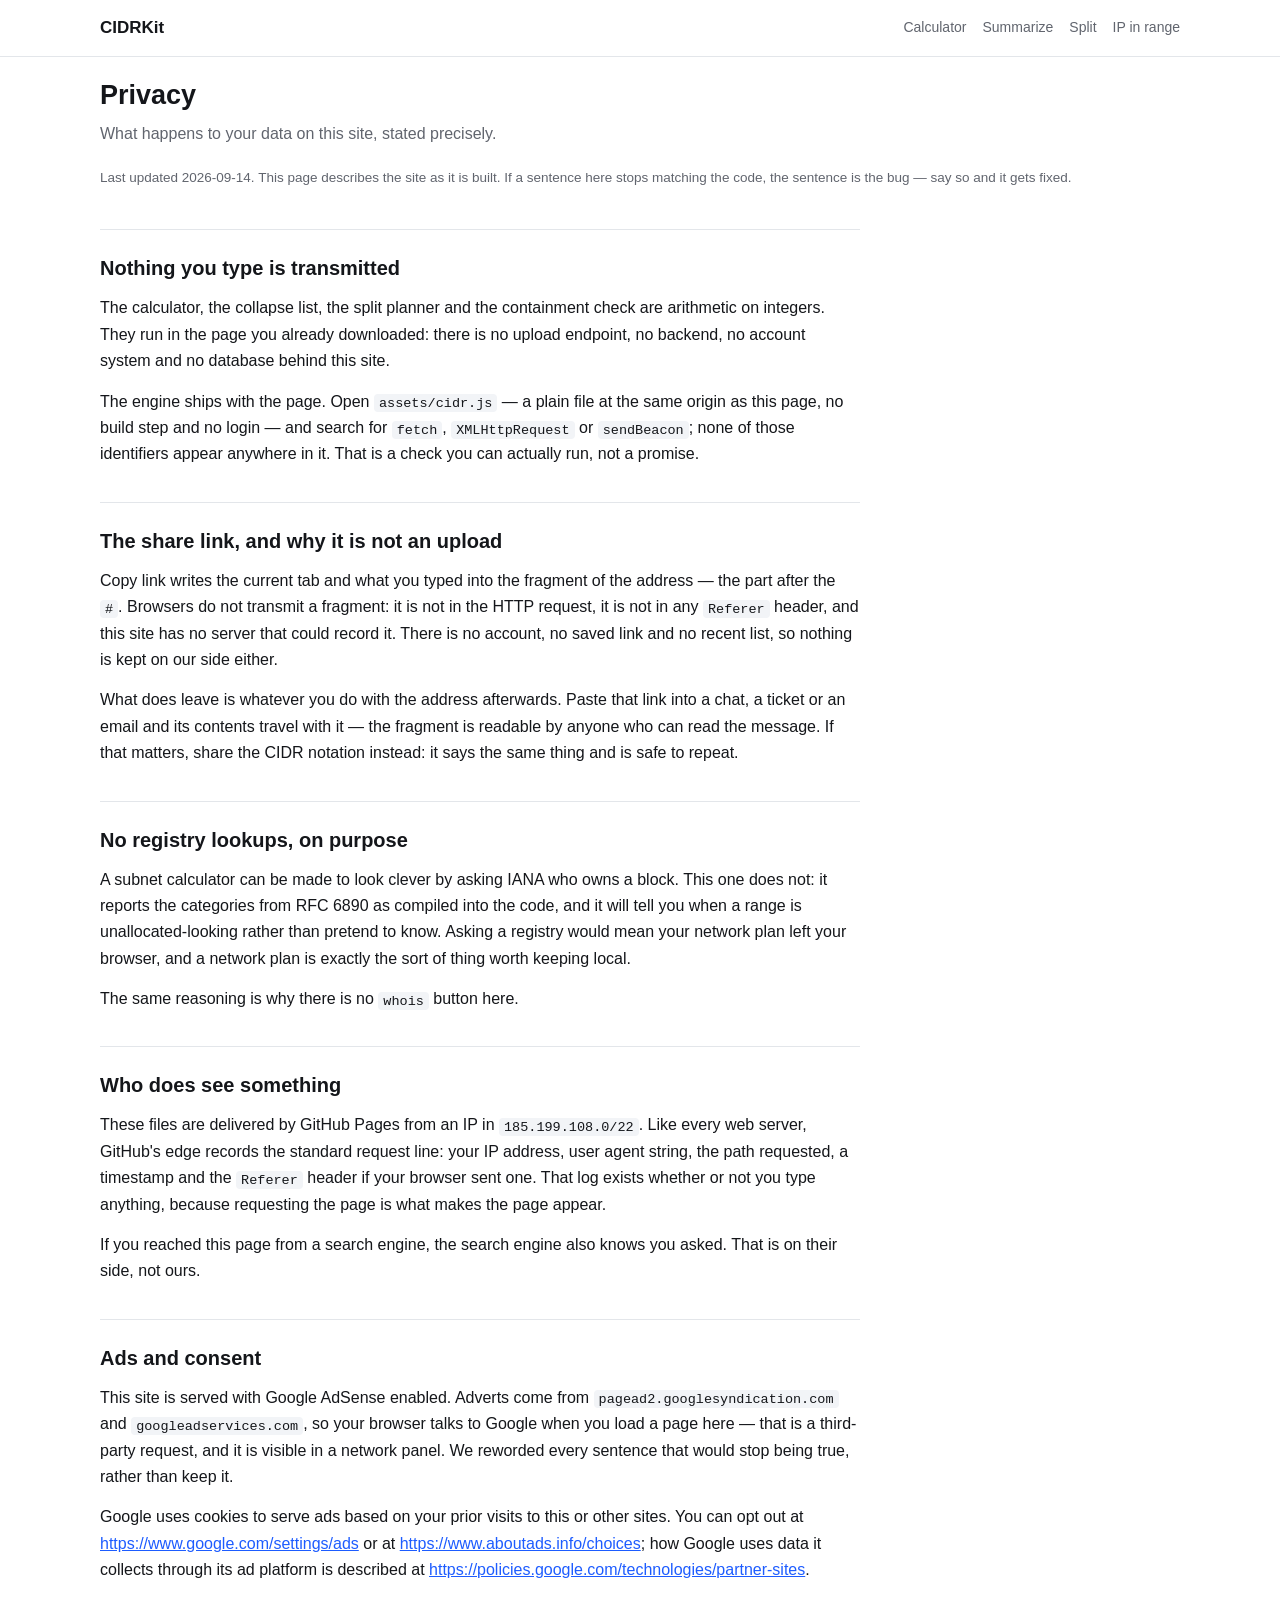
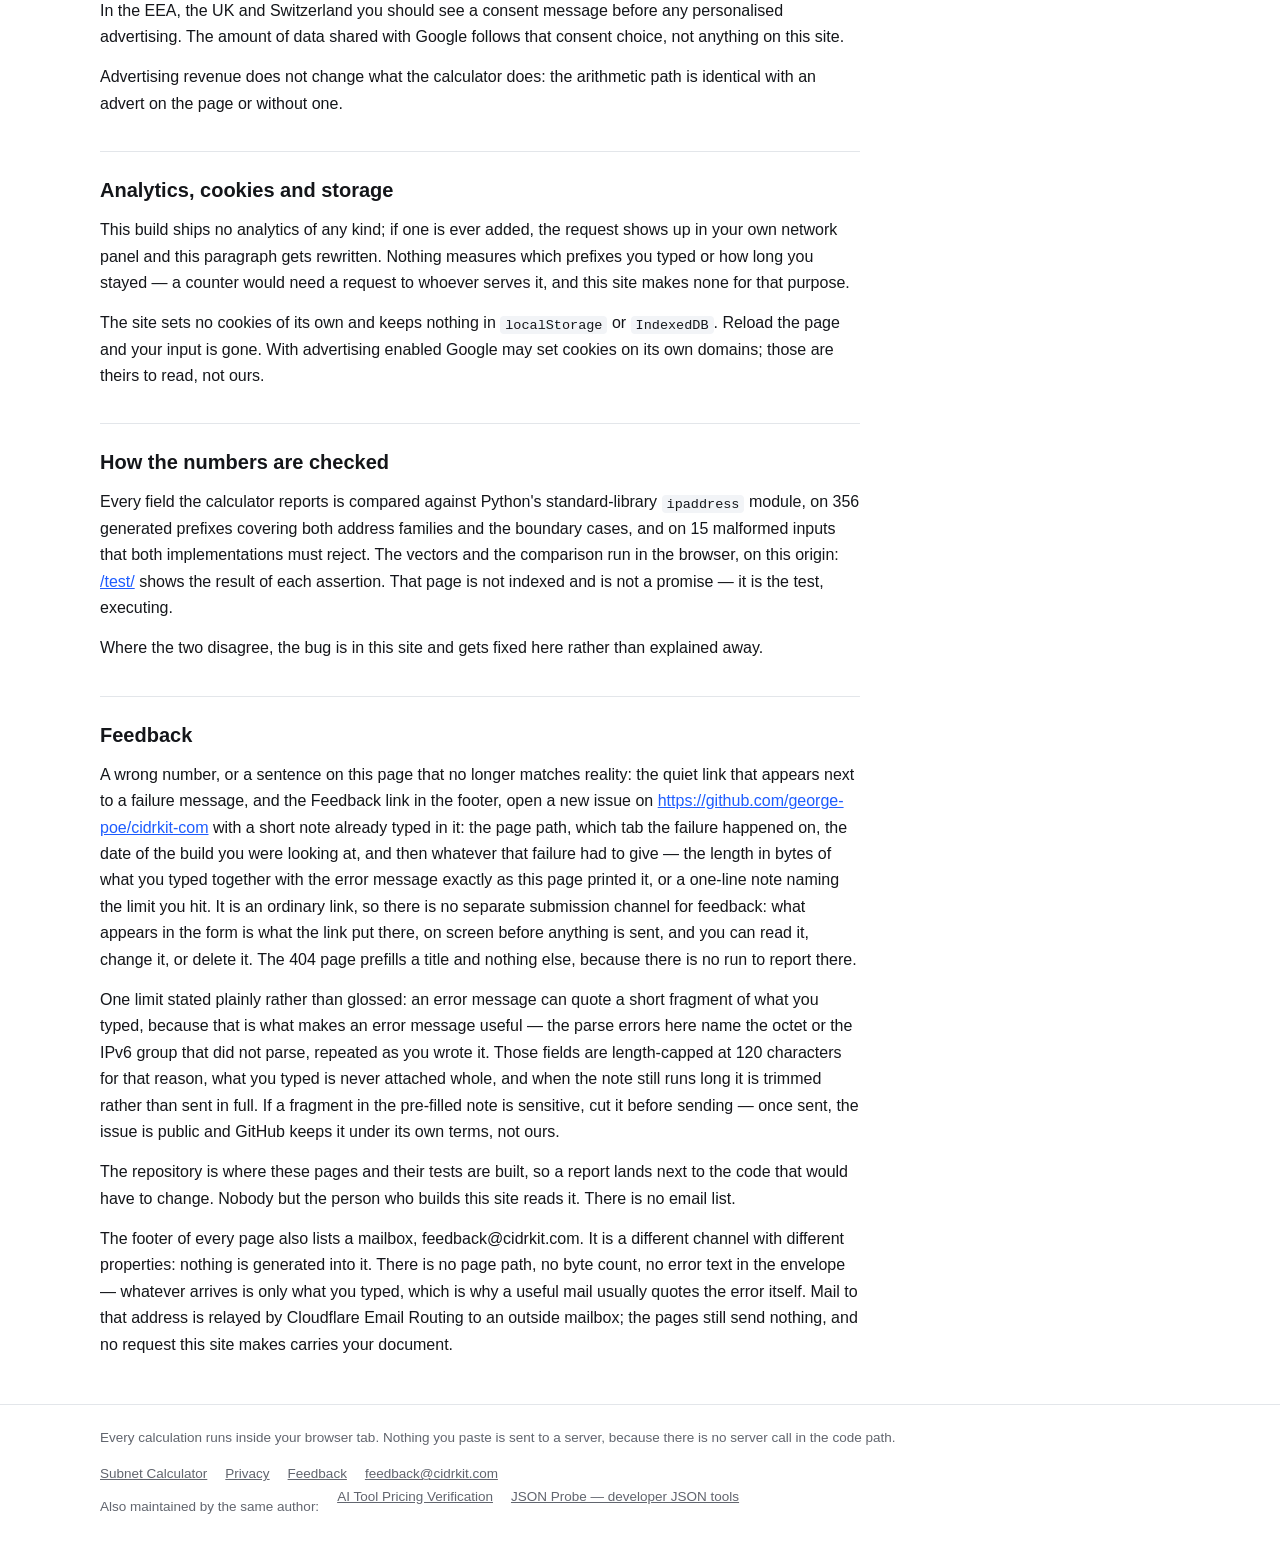
==== commit 8b43f0ee: "Publish (built by Cola; see check_all.py)" ====
--- a/privacy/index.html
+++ b/privacy/index.html
@@ -76,6 +76,11 @@
       <a href="/privacy/">Privacy</a>
 <a href="https://github.com/george-poe/cidrkit-com/issues/new?title=Feedback" target="_blank" rel="noopener">Feedback</a> <a href="mailto:feedback@cidrkit.com?subject=Feedback">feedback@cidrkit.com</a>
     </div>
+    <div class="row">
+      <span class="note">Also maintained by the same author:</span>
+      <a href="https://george-poe.github.io/cola-pages/toolfacts/" rel="noopener">AI Tool Pricing Verification</a>
+      <a href="http://jsonprobe.com" rel="noopener">JSON Probe — developer JSON tools</a>
+    </div>
   </div>
 </footer>
 <script async src="https://pagead2.googlesyndication.com/pagead/js/adsbygoogle.js?client=ca-pub-8729073989846623" crossorigin="anonymous"></script>
